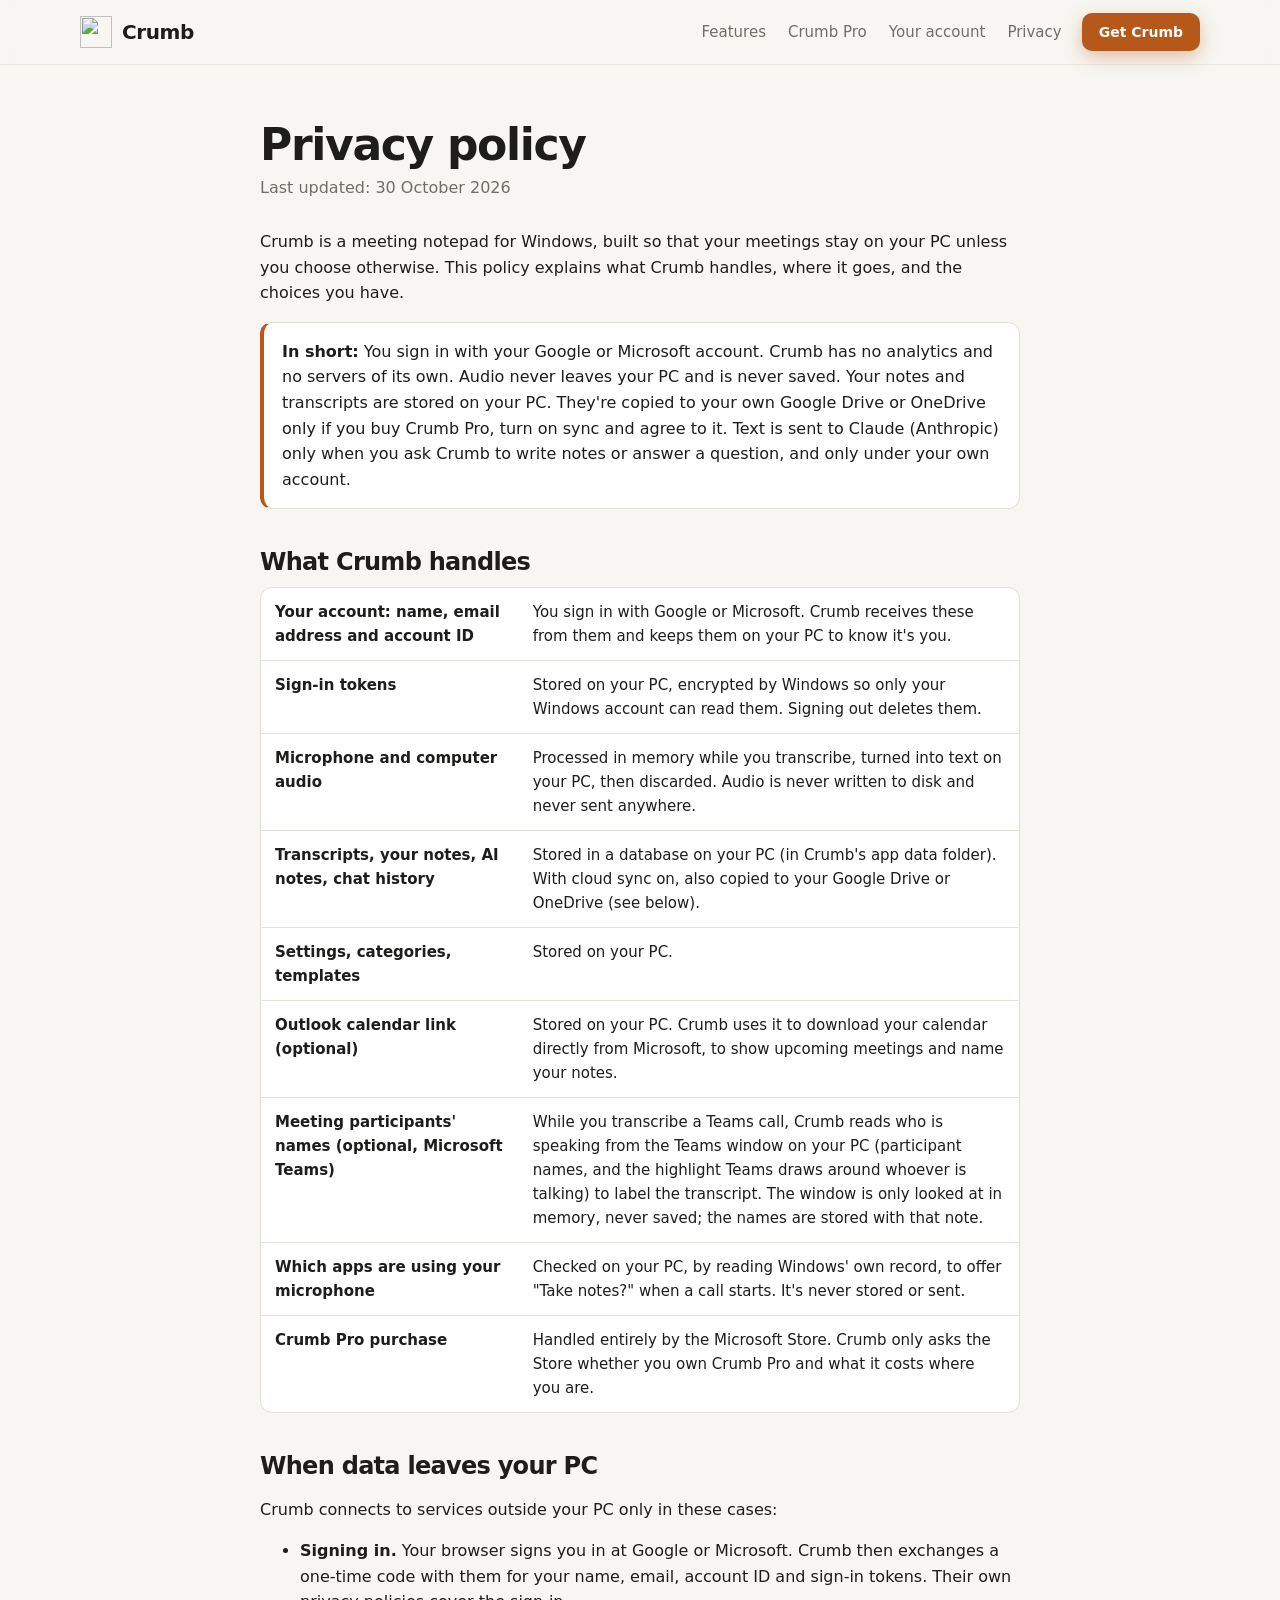
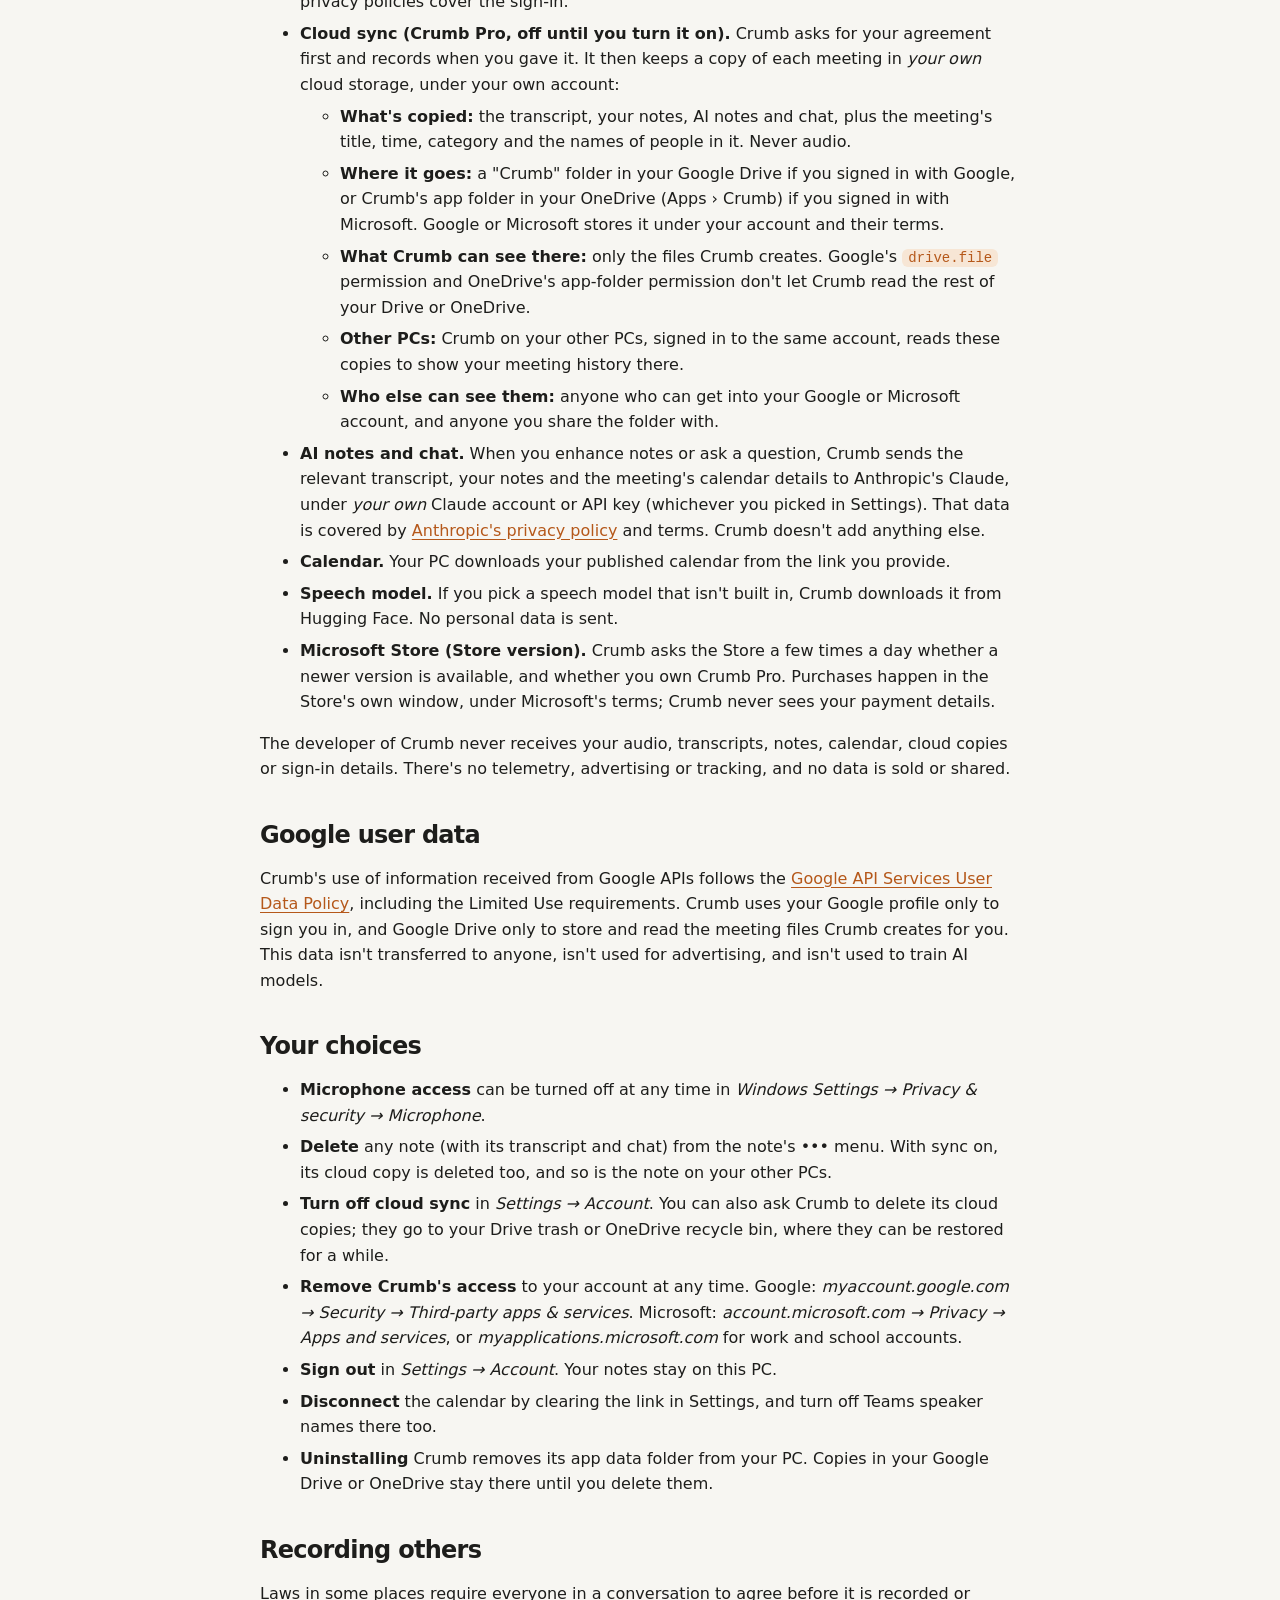
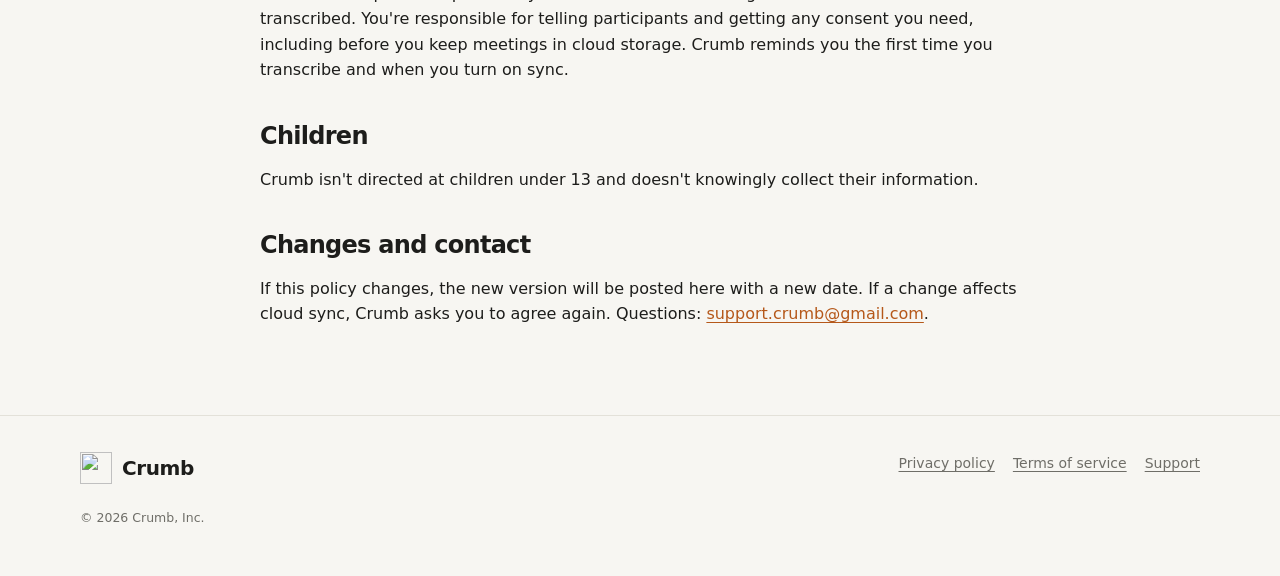
==== privacy.html @ c242374e "Crumb Website" ====
<!doctype html>
<html lang="en">
<head>
<meta charset="utf-8">
<meta name="viewport" content="width=device-width, initial-scale=1">
<title>Privacy policy · Crumb</title>
<meta name="description" content="What Crumb handles, where it goes, and the choices you have.">
<link rel="icon" href="img/logo.svg" type="image/svg+xml">
<link rel="stylesheet" href="styles.css">
</head>
<body>
<header class="top">
  <div class="wrap">
    <a class="brand" href="./"><img src="img/logo.svg" alt="">Crumb</a>
    <nav><a href="./#features">Features</a><a href="./#pro">Crumb Pro</a><a href="./#account">Your account</a><a href="privacy.html">Privacy</a></nav>
    <a class="btn primary small" href="https://apps.microsoft.com/search?query=Crumb">Get Crumb</a>
  </div>
</header>

<main class="doc">
  <div class="narrow">
    <h1>Privacy policy</h1>
    <p class="date">Last updated: 30 October 2026</p>
    <p>Crumb is a meeting notepad for Windows, built so that your meetings stay on your PC unless you choose otherwise. This policy explains what Crumb handles, where it goes, and the choices you have.</p>
    <p class="summary"><b>In short:</b> You sign in with your Google or Microsoft account. Crumb has no analytics and no servers of its own. Audio never leaves your PC and is never saved. Your notes and transcripts are stored on your PC. They're copied to your own Google Drive or OneDrive only if you buy Crumb Pro, turn on sync and agree to it. Text is sent to Claude (Anthropic) only when you ask Crumb to write notes or answer a question, and only under your own account.</p>

    <h2>What Crumb handles</h2>
    <table>
      <tr><th>Your account: name, email address and account ID</th><td>You sign in with Google or Microsoft. Crumb receives these from them and keeps them on your PC to know it's you.</td></tr>
      <tr><th>Sign-in tokens</th><td>Stored on your PC, encrypted by Windows so only your Windows account can read them. Signing out deletes them.</td></tr>
      <tr><th>Microphone and computer audio</th><td>Processed in memory while you transcribe, turned into text on your PC, then discarded. Audio is never written to disk and never sent anywhere.</td></tr>
      <tr><th>Transcripts, your notes, AI notes, chat history</th><td>Stored in a database on your PC (in Crumb's app data folder). With cloud sync on, also copied to your Google Drive or OneDrive (see below).</td></tr>
      <tr><th>Settings, categories, templates</th><td>Stored on your PC.</td></tr>
      <tr><th>Outlook calendar link (optional)</th><td>Stored on your PC. Crumb uses it to download your calendar directly from Microsoft, to show upcoming meetings and name your notes.</td></tr>
      <tr><th>Meeting participants' names (optional, Microsoft Teams)</th><td>While you transcribe a Teams call, Crumb reads who is speaking from the Teams window on your PC (participant names, and the highlight Teams draws around whoever is talking) to label the transcript. The window is only looked at in memory, never saved; the names are stored with that note.</td></tr>
      <tr><th>Which apps are using your microphone</th><td>Checked on your PC, by reading Windows' own record, to offer "Take notes?" when a call starts. It's never stored or sent.</td></tr>
      <tr><th>Crumb Pro purchase</th><td>Handled entirely by the Microsoft Store. Crumb only asks the Store whether you own Crumb Pro and what it costs where you are.</td></tr>
    </table>

    <h2>When data leaves your PC</h2>
    <p>Crumb connects to services outside your PC only in these cases:</p>
    <ul>
      <li><b>Signing in.</b> Your browser signs you in at Google or Microsoft. Crumb then exchanges a one-time code with them for your name, email, account ID and sign-in tokens. Their own privacy policies cover the sign-in.</li>
      <li><b>Cloud sync (Crumb Pro, off until you turn it on).</b> Crumb asks for your agreement first and records when you gave it. It then keeps a copy of each meeting in <i>your own</i> cloud storage, under your own account:
        <ul>
          <li><b>What's copied:</b> the transcript, your notes, AI notes and chat, plus the meeting's title, time, category and the names of people in it. Never audio.</li>
          <li><b>Where it goes:</b> a "Crumb" folder in your Google Drive if you signed in with Google, or Crumb's app folder in your OneDrive (Apps › Crumb) if you signed in with Microsoft. Google or Microsoft stores it under your account and their terms.</li>
          <li><b>What Crumb can see there:</b> only the files Crumb creates. Google's <code>drive.file</code> permission and OneDrive's app-folder permission don't let Crumb read the rest of your Drive or OneDrive.</li>
          <li><b>Other PCs:</b> Crumb on your other PCs, signed in to the same account, reads these copies to show your meeting history there.</li>
          <li><b>Who else can see them:</b> anyone who can get into your Google or Microsoft account, and anyone you share the folder with.</li>
        </ul></li>
      <li><b>AI notes and chat.</b> When you enhance notes or ask a question, Crumb sends the relevant transcript, your notes and the meeting's calendar details to Anthropic's Claude, under <i>your own</i> Claude account or API key (whichever you picked in Settings). That data is covered by <a href="https://www.anthropic.com/legal/privacy">Anthropic's privacy policy</a> and terms. Crumb doesn't add anything else.</li>
      <li><b>Calendar.</b> Your PC downloads your published calendar from the link you provide.</li>
      <li><b>Speech model.</b> If you pick a speech model that isn't built in, Crumb downloads it from Hugging Face. No personal data is sent.</li>
      <li><b>Microsoft Store (Store version).</b> Crumb asks the Store a few times a day whether a newer version is available, and whether you own Crumb Pro. Purchases happen in the Store's own window, under Microsoft's terms; Crumb never sees your payment details.</li>
    </ul>
    <p>The developer of Crumb never receives your audio, transcripts, notes, calendar, cloud copies or sign-in details. There's no telemetry, advertising or tracking, and no data is sold or shared.</p>

    <h2>Google user data</h2>
    <p>Crumb's use of information received from Google APIs follows the <a href="https://developers.google.com/terms/api-services-user-data-policy">Google API Services User Data Policy</a>, including the Limited Use requirements. Crumb uses your Google profile only to sign you in, and Google Drive only to store and read the meeting files Crumb creates for you. This data isn't transferred to anyone, isn't used for advertising, and isn't used to train AI models.</p>

    <h2>Your choices</h2>
    <ul>
      <li><b>Microphone access</b> can be turned off at any time in <i>Windows Settings → Privacy &amp; security → Microphone</i>.</li>
      <li><b>Delete</b> any note (with its transcript and chat) from the note's ••• menu. With sync on, its cloud copy is deleted too, and so is the note on your other PCs.</li>
      <li><b>Turn off cloud sync</b> in <i>Settings → Account</i>. You can also ask Crumb to delete its cloud copies; they go to your Drive trash or OneDrive recycle bin, where they can be restored for a while.</li>
      <li><b>Remove Crumb's access</b> to your account at any time. Google: <i>myaccount.google.com → Security → Third-party apps &amp; services</i>. Microsoft: <i>account.microsoft.com → Privacy → Apps and services</i>, or <i>myapplications.microsoft.com</i> for work and school accounts.</li>
      <li><b>Sign out</b> in <i>Settings → Account</i>. Your notes stay on this PC.</li>
      <li><b>Disconnect</b> the calendar by clearing the link in Settings, and turn off Teams speaker names there too.</li>
      <li><b>Uninstalling</b> Crumb removes its app data folder from your PC. Copies in your Google Drive or OneDrive stay there until you delete them.</li>
    </ul>

    <h2>Recording others</h2>
    <p>Laws in some places require everyone in a conversation to agree before it is recorded or transcribed. You're responsible for telling participants and getting any consent you need, including before you keep meetings in cloud storage. Crumb reminds you the first time you transcribe and when you turn on sync.</p>

    <h2>Children</h2>
    <p>Crumb isn't directed at children under 13 and doesn't knowingly collect their information.</p>

    <h2>Changes and contact</h2>
    <p>If this policy changes, the new version will be posted here with a new date. If a change affects cloud sync, Crumb asks you to agree again. Questions: <a href="mailto:support.crumb@gmail.com">support.crumb@gmail.com</a>.</p>
  </div>
</main>

<footer>
  <div class="wrap">
    <a class="brand" href="./"><img src="img/logo.svg" alt="">Crumb</a>
    <nav><a href="privacy.html">Privacy policy</a><a href="terms.html">Terms of service</a><a href="mailto:support.crumb@gmail.com">Support</a></nav>
    <p class="legal">© 2026 Crumb, Inc.</p>
  </div>
</footer>
</body>
</html>
---- styles.css ----
:root {
  --bg: #f7f6f2;
  --panel: #ffffff;
  --text: #1d1d1b;
  --muted: #6f6e68;
  --border: #e3e1d9;
  --accent: #b5581a;
  --accent-ink: #ffffff;
  --accent-soft: #f7e6d5;
  --espresso: #3d2719;
  --espresso-deep: #1d130c;
  --gold: #ffd680;
  --shadow: 0 18px 50px rgba(40, 24, 10, .16), 0 2px 6px rgba(40, 24, 10, .08);
  --font: "Segoe UI Variable Text", "Segoe UI", system-ui, -apple-system, "Helvetica Neue", Arial, sans-serif;
  --font-display: "Segoe UI Variable Display", "Segoe UI", system-ui, -apple-system, "Helvetica Neue", Arial, sans-serif;
  color-scheme: light;
}
@media (prefers-color-scheme: dark) {
  :root:not([data-theme="light"]) {
    --bg: #1b1b19; --panel: #232321; --text: #ecebe6; --muted: #a4a39d; --border: #34332f;
    --accent: #f0a35e; --accent-ink: #24150a; --accent-soft: #3a2616;
    --shadow: 0 18px 50px rgba(0, 0, 0, .5), 0 2px 6px rgba(0, 0, 0, .4);
    color-scheme: dark;
  }
}
:root[data-theme="dark"] {
  --bg: #1b1b19; --panel: #232321; --text: #ecebe6; --muted: #a4a39d; --border: #34332f;
  --accent: #f0a35e; --accent-ink: #24150a; --accent-soft: #3a2616;
  --shadow: 0 18px 50px rgba(0, 0, 0, .5), 0 2px 6px rgba(0, 0, 0, .4);
  color-scheme: dark;
}

* { box-sizing: border-box; }
html { scroll-behavior: smooth; }
body { margin: 0; background: var(--bg); color: var(--text); font: 16px/1.6 var(--font); -webkit-font-smoothing: antialiased; overflow-x: hidden; }
img { max-width: 100%; height: auto; display: block; }
a { color: var(--accent); text-underline-offset: 3px; }
a:hover { text-decoration-thickness: 2px; }
.wrap { width: min(1120px, 100% - 32px); margin: 0 auto; }
.narrow { width: min(760px, 100% - 32px); margin: 0 auto; }

/* ---------- header ---------- */
.top { position: sticky; top: 0; z-index: 10; backdrop-filter: saturate(1.4) blur(12px);
  background: color-mix(in srgb, var(--bg) 82%, transparent); border-bottom: 1px solid color-mix(in srgb, var(--border) 70%, transparent); }
.top .wrap { display: flex; align-items: center; gap: 20px; height: 64px; }
.brand { display: flex; align-items: center; gap: 10px; font: 700 20px var(--font-display); letter-spacing: -.02em; color: var(--text); text-decoration: none; }
.brand img { width: 32px; height: 32px; }
.top nav { display: flex; gap: 22px; margin-left: auto; }
.top nav a { color: var(--muted); text-decoration: none; font-size: 15px; }
.top nav a:hover { color: var(--text); }
.btn { display: inline-flex; align-items: center; justify-content: center; gap: 10px; height: 46px; padding: 0 22px; border-radius: 12px;
  font-weight: 600; font-size: 15px; text-decoration: none; border: 1px solid transparent; white-space: nowrap; transition: transform .12s, box-shadow .12s, opacity .12s; }
.btn:hover { transform: translateY(-1px); }
.btn.primary { background: var(--accent); color: var(--accent-ink); box-shadow: 0 6px 18px color-mix(in srgb, var(--accent) 35%, transparent); }
.btn.ghost { border-color: var(--border); color: var(--text); background: var(--panel); }
.btn.small { height: 38px; padding: 0 16px; font-size: 14px; border-radius: 10px; }
.btn svg { width: 18px; height: 18px; flex: none; }

/* ---------- hero ---------- */
.hero { position: relative; padding: 72px 0 40px; text-align: center;
  background: radial-gradient(900px 420px at 50% -60px, color-mix(in srgb, var(--accent) 24%, transparent), transparent 70%); }
.hero h1 { font: 700 clamp(36px, 6vw, 64px)/1.05 var(--font-display); letter-spacing: -.035em; margin: 18px auto 16px; max-width: 14ch; }
.hero h1 em { font-style: normal; background: linear-gradient(135deg, #f0a35e, #b5581a); -webkit-background-clip: text; background-clip: text; color: transparent; }
.hero .lede { font-size: clamp(17px, 2.2vw, 20px); color: var(--muted); max-width: 640px; margin: 0 auto 28px; }
.hero .cta { display: flex; gap: 12px; justify-content: center; flex-wrap: wrap; }
.hero .fine { margin-top: 14px; font-size: 13px; color: var(--muted); }
.pill { display: inline-flex; align-items: center; gap: 8px; padding: 6px 14px; border-radius: 999px; font-size: 13px; font-weight: 600;
  background: var(--panel); border: 1px solid var(--border); color: var(--muted); }
.pill b { color: var(--accent); }
.shot { margin: 48px auto 0; width: min(1040px, 100%); border-radius: 14px; overflow: hidden; box-shadow: var(--shadow); border: 1px solid var(--border); background: var(--panel); }
.shot img { width: 100%; }

/* ---------- sections ---------- */
section { padding: 72px 0; }
.eyebrow { font-size: 13px; font-weight: 700; letter-spacing: .08em; text-transform: uppercase; color: var(--accent); margin: 0 0 8px; }
h2 { font: 700 clamp(28px, 4vw, 40px)/1.15 var(--font-display); letter-spacing: -.03em; margin: 0 0 14px; }
.section-head { text-align: center; max-width: 680px; margin: 0 auto 40px; }
.section-head p { color: var(--muted); font-size: 18px; margin: 0; }
.grid { display: grid; grid-template-columns: repeat(3, 1fr); gap: 18px; }
.card { background: var(--panel); border: 1px solid var(--border); border-radius: 16px; padding: 24px; }
.card .ico { width: 44px; height: 44px; border-radius: 12px; display: grid; place-items: center; background: var(--accent-soft); color: var(--accent); margin-bottom: 14px; }
.card .ico svg { width: 22px; height: 22px; fill: none; stroke: currentColor; stroke-width: 1.8; stroke-linecap: round; stroke-linejoin: round; }
.card h3 { font: 600 18px var(--font-display); margin: 0 0 6px; }
.card p { margin: 0; color: var(--muted); font-size: 15px; }
.split { display: grid; grid-template-columns: 1fr 1.25fr; gap: 48px; align-items: center; }
.split.flip { grid-template-columns: 1.25fr 1fr; }
.split .shot { margin: 0; }
.split ul { padding: 0; margin: 18px 0 0; list-style: none; }
.split li { padding-left: 30px; position: relative; margin: 10px 0; }
.split li::before { content: "✓"; position: absolute; left: 0; top: 2px; width: 20px; height: 20px; border-radius: 50%; display: grid; place-items: center;
  font-size: 11px; font-weight: 800; background: var(--accent-soft); color: var(--accent); }
.band { background: var(--panel); border-top: 1px solid var(--border); border-bottom: 1px solid var(--border); }

/* ---------- Pro ---------- */
.pro { background: radial-gradient(700px 260px at 50% 0%, rgba(240, 163, 94, .28), transparent 70%), linear-gradient(160deg, var(--espresso), var(--espresso-deep));
  color: #f7e6d5; }
.pro h2 { color: #fff; }
.pro h2 span { background: linear-gradient(135deg, var(--gold), #f0a35e); -webkit-background-clip: text; background-clip: text; color: transparent; }
.pro .section-head p { color: #e9d3bd; }
.plans { display: grid; grid-template-columns: 1fr 1fr; gap: 18px; max-width: 860px; margin: 0 auto; }
.plan { background: rgba(255, 255, 255, .06); border: 1px solid rgba(255, 255, 255, .14); border-radius: 18px; padding: 26px; position: relative; }
.plan.best { background: rgba(255, 255, 255, .1); border: 2px solid #f0a35e; }
.plan h3 { margin: 0; font: 600 18px var(--font-display); color: #fff; }
.plan .price { font: 700 30px var(--font-display); color: #fff; margin: 4px 0 2px; letter-spacing: -.02em; }
.plan .price small { font: 400 14px var(--font); color: #e9d3bd; }
.plan ul { list-style: none; padding: 0; margin: 16px 0 0; }
.plan li { display: flex; gap: 10px; align-items: center; padding: 8px 0; border-top: 1px solid rgba(255, 255, 255, .1); font-size: 15px; }
.plan li::before { content: "✓"; width: 20px; height: 20px; border-radius: 50%; flex: none; display: grid; place-items: center; font-size: 11px; font-weight: 800;
  background: rgba(255, 255, 255, .14); color: #fff; }
.plan li.no { color: rgba(247, 230, 213, .55); }
.plan li.no::before { content: "–"; background: transparent; border: 1px dashed rgba(255, 255, 255, .25); }
.plan li.star { font-weight: 600; color: #fff; }
.plan li.star::before { background: linear-gradient(135deg, #f0a35e, #b5581a); }
.ribbon { position: absolute; top: -12px; right: 18px; font-size: 11px; font-weight: 800; letter-spacing: .06em; text-transform: uppercase; padding: 4px 12px;
  border-radius: 999px; background: linear-gradient(135deg, #f0a35e, #b5581a); color: #fff; }
.pro .fine { text-align: center; color: #e9d3bd; font-size: 14px; margin: 22px 0 0; }

/* ---------- account use (for Google / Microsoft reviewers, and everyone else) ---------- */
.uses { display: grid; grid-template-columns: repeat(3, 1fr); gap: 18px; }
.uses .card h3 { display: flex; align-items: center; gap: 10px; }
.uses code { font-size: 13px; background: var(--accent-soft); color: var(--accent); padding: 1px 6px; border-radius: 6px; }

/* ---------- FAQ ---------- */
.faq details { border-bottom: 1px solid var(--border); padding: 16px 0; }
.faq summary { cursor: pointer; font: 600 18px var(--font-display); list-style: none; display: flex; justify-content: space-between; gap: 16px; }
.faq summary::-webkit-details-marker { display: none; }
.faq summary::after { content: "+"; color: var(--accent); font-weight: 400; font-size: 24px; line-height: 1; }
.faq details[open] summary::after { content: "–"; }
.faq details p { color: var(--muted); margin: 10px 0 0; }

/* ---------- legal pages ---------- */
.doc { padding: 56px 0 72px; }
.doc h1 { font: 700 clamp(32px, 5vw, 44px)/1.1 var(--font-display); letter-spacing: -.03em; margin: 0 0 6px; }
.doc .date { color: var(--muted); margin: 0 0 28px; }
.doc h2 { font-size: 24px; margin: 40px 0 10px; }
.doc .summary { background: var(--panel); border: 1px solid var(--border); border-left: 4px solid var(--accent); border-radius: 12px; padding: 16px 18px; }
.doc table { width: 100%; border-collapse: separate; border-spacing: 0; background: var(--panel); border: 1px solid var(--border); border-radius: 12px; overflow: hidden; font-size: 15px; }
.doc th, .doc td { text-align: left; vertical-align: top; padding: 12px 14px; border-bottom: 1px solid var(--border); }
.doc th { width: 34%; font-weight: 600; }
.doc tr:last-child th, .doc tr:last-child td { border-bottom: 0; }
.doc li { margin: 6px 0; }
.doc code { font-size: 14px; background: var(--accent-soft); color: var(--accent); padding: 1px 6px; border-radius: 6px; }
.doc .todo { background: #fff3c4; color: #5c4400; padding: 0 4px; border-radius: 4px; }

/* ---------- footer ---------- */
footer { border-top: 1px solid var(--border); padding: 36px 0 48px; color: var(--muted); font-size: 14px; }
footer .wrap { display: flex; gap: 24px; flex-wrap: wrap; align-items: flex-start; justify-content: space-between; }
footer nav { display: flex; gap: 18px; flex-wrap: wrap; }
footer nav a { color: var(--muted); }
footer .legal { flex-basis: 100%; font-size: 12.5px; margin: 0; }

/* ---------- small screens ---------- */
@media (max-width: 900px) {
  .grid, .uses { grid-template-columns: 1fr 1fr; }
  .split, .split.flip { grid-template-columns: 1fr; gap: 28px; }
  .split.flip > :first-child { order: 2; }
}
@media (max-width: 640px) {
  .top nav { display: none; }
  .top .btn.small { margin-left: auto; }
  .grid, .uses, .plans { grid-template-columns: 1fr; }
  section { padding: 56px 0; }
  .hero { padding-top: 48px; }
  .hero .cta .btn { width: 100%; }
  .doc th, .doc td { display: block; width: 100%; }
  .doc th { border-bottom: 0; padding-bottom: 0; }
}
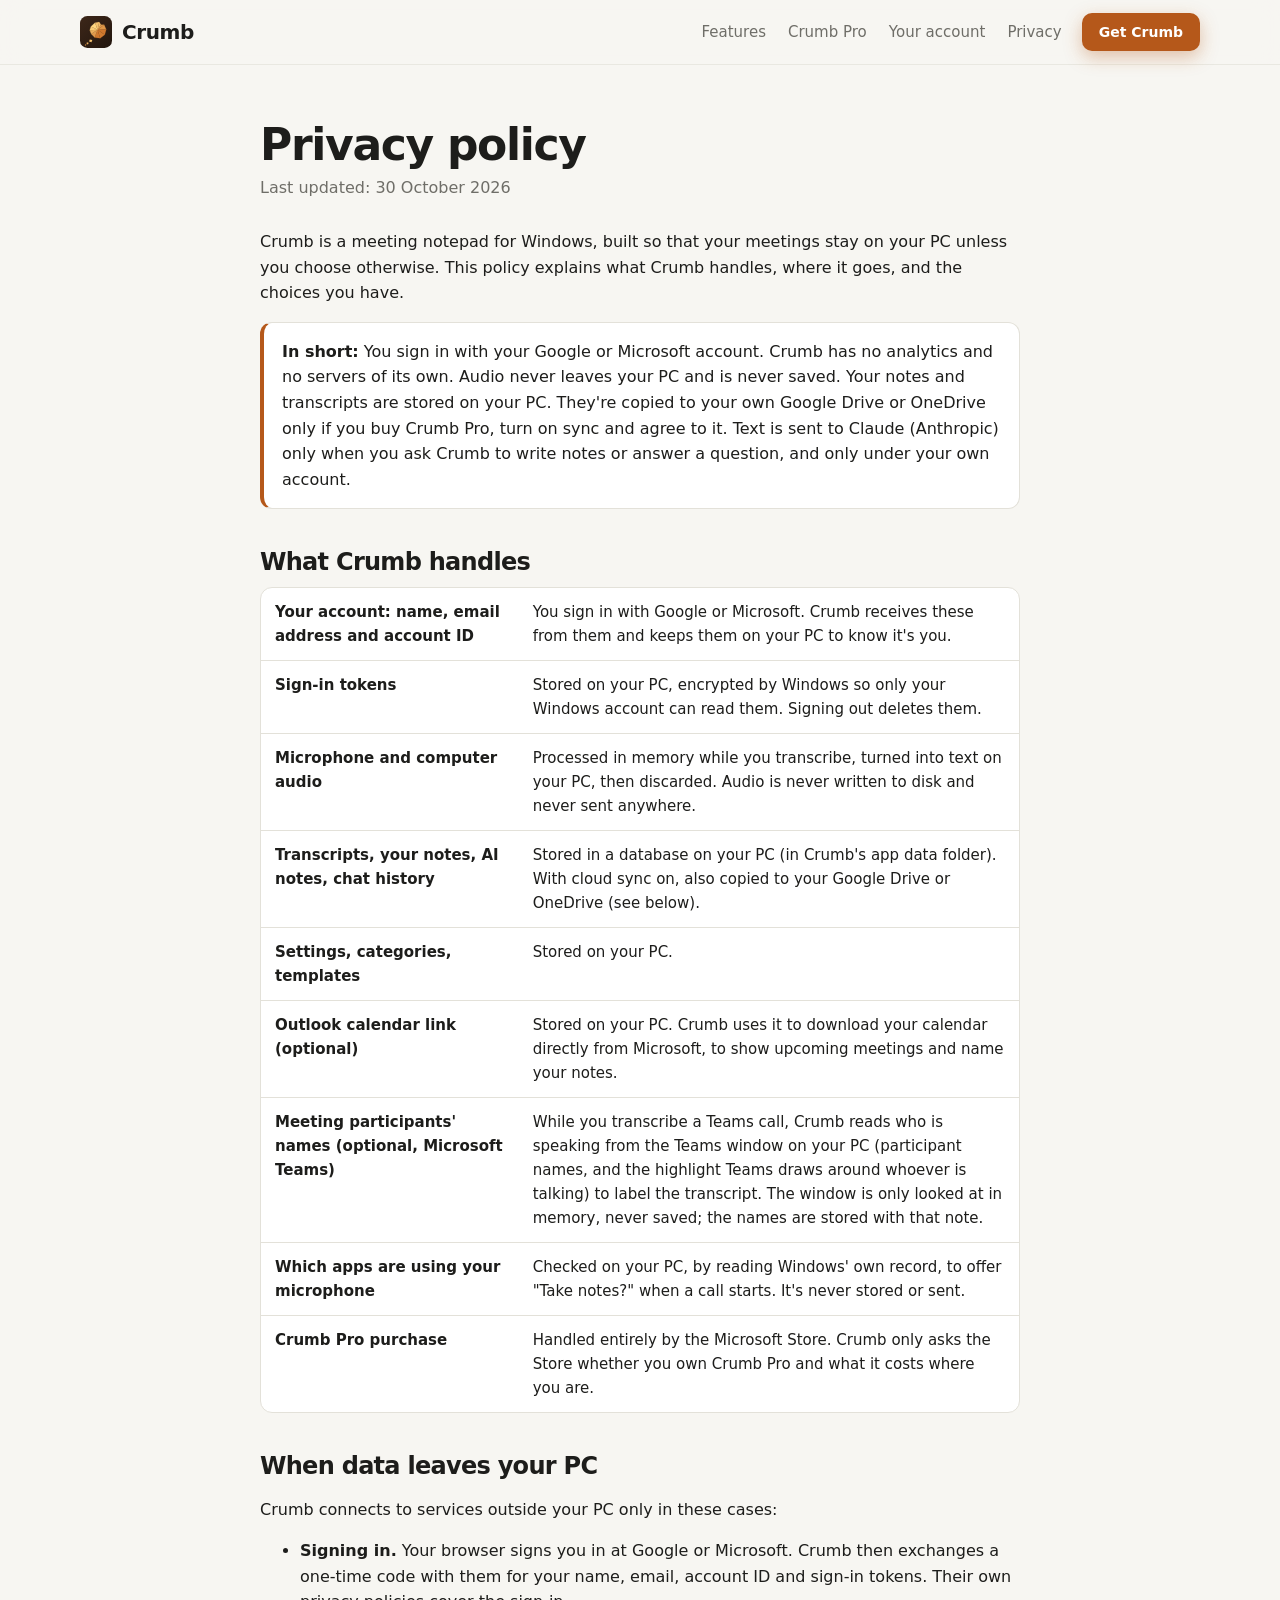
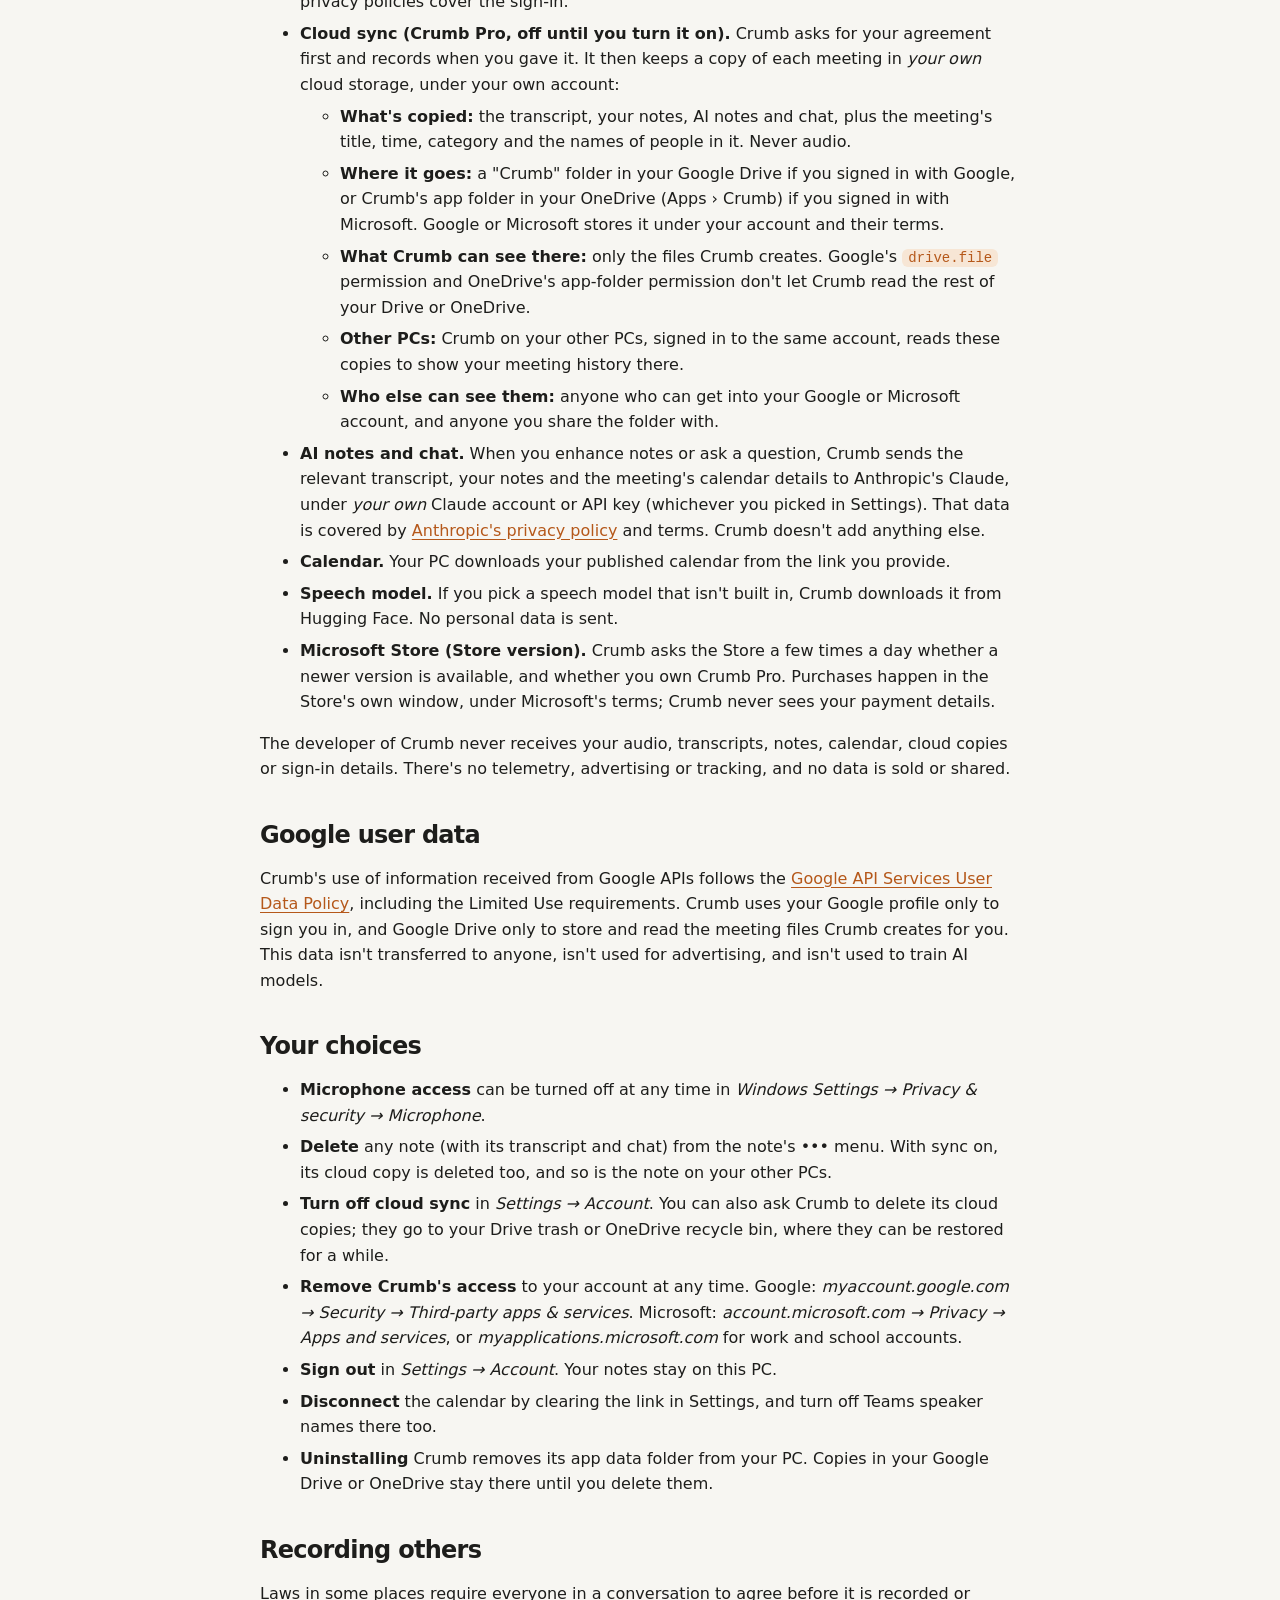
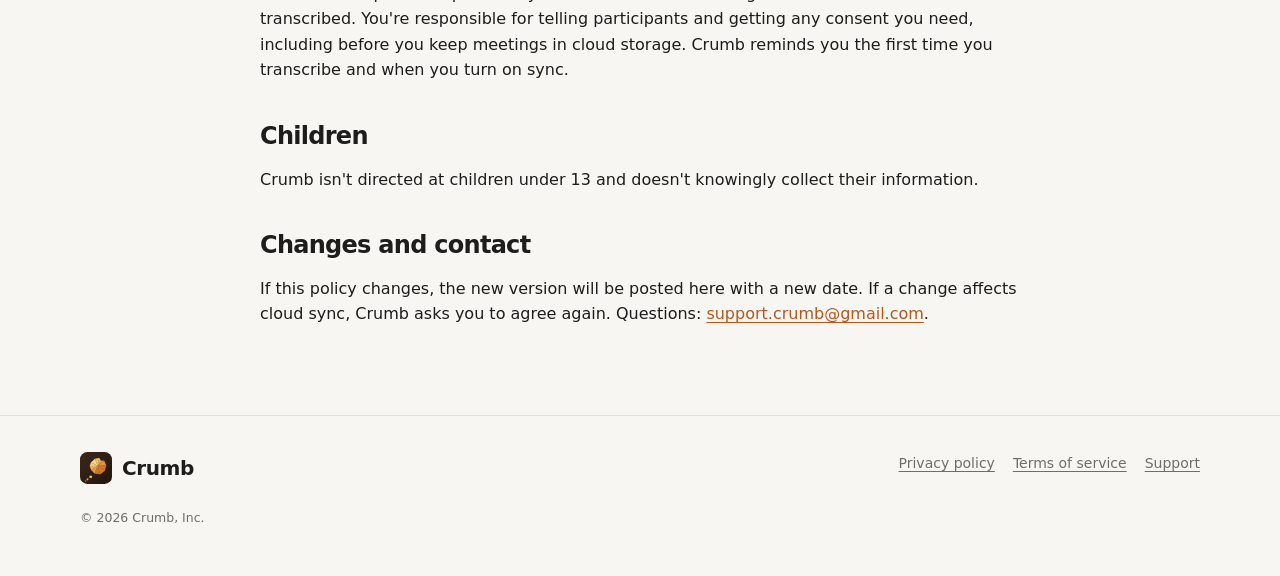
==== commit f2719911: "Add files via upload" ====
--- a/privacy.html
+++ b/privacy.html
@@ -1,92 +1,92 @@
-<!doctype html>
-<html lang="en">
-<head>
-<meta charset="utf-8">
-<meta name="viewport" content="width=device-width, initial-scale=1">
-<title>Privacy policy · Crumb</title>
-<meta name="description" content="What Crumb handles, where it goes, and the choices you have.">
-<link rel="icon" href="img/logo.svg" type="image/svg+xml">
-<link rel="stylesheet" href="styles.css">
-</head>
-<body>
-<header class="top">
-  <div class="wrap">
-    <a class="brand" href="./"><img src="img/logo.svg" alt="">Crumb</a>
-    <nav><a href="./#features">Features</a><a href="./#pro">Crumb Pro</a><a href="./#account">Your account</a><a href="privacy.html">Privacy</a></nav>
-    <a class="btn primary small" href="https://apps.microsoft.com/search?query=Crumb">Get Crumb</a>
-  </div>
-</header>
-
-<main class="doc">
-  <div class="narrow">
-    <h1>Privacy policy</h1>
-    <p class="date">Last updated: 30 October 2026</p>
-    <p>Crumb is a meeting notepad for Windows, built so that your meetings stay on your PC unless you choose otherwise. This policy explains what Crumb handles, where it goes, and the choices you have.</p>
-    <p class="summary"><b>In short:</b> You sign in with your Google or Microsoft account. Crumb has no analytics and no servers of its own. Audio never leaves your PC and is never saved. Your notes and transcripts are stored on your PC. They're copied to your own Google Drive or OneDrive only if you buy Crumb Pro, turn on sync and agree to it. Text is sent to Claude (Anthropic) only when you ask Crumb to write notes or answer a question, and only under your own account.</p>
-
-    <h2>What Crumb handles</h2>
-    <table>
-      <tr><th>Your account: name, email address and account ID</th><td>You sign in with Google or Microsoft. Crumb receives these from them and keeps them on your PC to know it's you.</td></tr>
-      <tr><th>Sign-in tokens</th><td>Stored on your PC, encrypted by Windows so only your Windows account can read them. Signing out deletes them.</td></tr>
-      <tr><th>Microphone and computer audio</th><td>Processed in memory while you transcribe, turned into text on your PC, then discarded. Audio is never written to disk and never sent anywhere.</td></tr>
-      <tr><th>Transcripts, your notes, AI notes, chat history</th><td>Stored in a database on your PC (in Crumb's app data folder). With cloud sync on, also copied to your Google Drive or OneDrive (see below).</td></tr>
-      <tr><th>Settings, categories, templates</th><td>Stored on your PC.</td></tr>
-      <tr><th>Outlook calendar link (optional)</th><td>Stored on your PC. Crumb uses it to download your calendar directly from Microsoft, to show upcoming meetings and name your notes.</td></tr>
-      <tr><th>Meeting participants' names (optional, Microsoft Teams)</th><td>While you transcribe a Teams call, Crumb reads who is speaking from the Teams window on your PC (participant names, and the highlight Teams draws around whoever is talking) to label the transcript. The window is only looked at in memory, never saved; the names are stored with that note.</td></tr>
-      <tr><th>Which apps are using your microphone</th><td>Checked on your PC, by reading Windows' own record, to offer "Take notes?" when a call starts. It's never stored or sent.</td></tr>
-      <tr><th>Crumb Pro purchase</th><td>Handled entirely by the Microsoft Store. Crumb only asks the Store whether you own Crumb Pro and what it costs where you are.</td></tr>
-    </table>
-
-    <h2>When data leaves your PC</h2>
-    <p>Crumb connects to services outside your PC only in these cases:</p>
-    <ul>
-      <li><b>Signing in.</b> Your browser signs you in at Google or Microsoft. Crumb then exchanges a one-time code with them for your name, email, account ID and sign-in tokens. Their own privacy policies cover the sign-in.</li>
-      <li><b>Cloud sync (Crumb Pro, off until you turn it on).</b> Crumb asks for your agreement first and records when you gave it. It then keeps a copy of each meeting in <i>your own</i> cloud storage, under your own account:
-        <ul>
-          <li><b>What's copied:</b> the transcript, your notes, AI notes and chat, plus the meeting's title, time, category and the names of people in it. Never audio.</li>
-          <li><b>Where it goes:</b> a "Crumb" folder in your Google Drive if you signed in with Google, or Crumb's app folder in your OneDrive (Apps › Crumb) if you signed in with Microsoft. Google or Microsoft stores it under your account and their terms.</li>
-          <li><b>What Crumb can see there:</b> only the files Crumb creates. Google's <code>drive.file</code> permission and OneDrive's app-folder permission don't let Crumb read the rest of your Drive or OneDrive.</li>
-          <li><b>Other PCs:</b> Crumb on your other PCs, signed in to the same account, reads these copies to show your meeting history there.</li>
-          <li><b>Who else can see them:</b> anyone who can get into your Google or Microsoft account, and anyone you share the folder with.</li>
-        </ul></li>
-      <li><b>AI notes and chat.</b> When you enhance notes or ask a question, Crumb sends the relevant transcript, your notes and the meeting's calendar details to Anthropic's Claude, under <i>your own</i> Claude account or API key (whichever you picked in Settings). That data is covered by <a href="https://www.anthropic.com/legal/privacy">Anthropic's privacy policy</a> and terms. Crumb doesn't add anything else.</li>
-      <li><b>Calendar.</b> Your PC downloads your published calendar from the link you provide.</li>
-      <li><b>Speech model.</b> If you pick a speech model that isn't built in, Crumb downloads it from Hugging Face. No personal data is sent.</li>
-      <li><b>Microsoft Store (Store version).</b> Crumb asks the Store a few times a day whether a newer version is available, and whether you own Crumb Pro. Purchases happen in the Store's own window, under Microsoft's terms; Crumb never sees your payment details.</li>
-    </ul>
-    <p>The developer of Crumb never receives your audio, transcripts, notes, calendar, cloud copies or sign-in details. There's no telemetry, advertising or tracking, and no data is sold or shared.</p>
-
-    <h2>Google user data</h2>
-    <p>Crumb's use of information received from Google APIs follows the <a href="https://developers.google.com/terms/api-services-user-data-policy">Google API Services User Data Policy</a>, including the Limited Use requirements. Crumb uses your Google profile only to sign you in, and Google Drive only to store and read the meeting files Crumb creates for you. This data isn't transferred to anyone, isn't used for advertising, and isn't used to train AI models.</p>
-
-    <h2>Your choices</h2>
-    <ul>
-      <li><b>Microphone access</b> can be turned off at any time in <i>Windows Settings → Privacy &amp; security → Microphone</i>.</li>
-      <li><b>Delete</b> any note (with its transcript and chat) from the note's ••• menu. With sync on, its cloud copy is deleted too, and so is the note on your other PCs.</li>
-      <li><b>Turn off cloud sync</b> in <i>Settings → Account</i>. You can also ask Crumb to delete its cloud copies; they go to your Drive trash or OneDrive recycle bin, where they can be restored for a while.</li>
-      <li><b>Remove Crumb's access</b> to your account at any time. Google: <i>myaccount.google.com → Security → Third-party apps &amp; services</i>. Microsoft: <i>account.microsoft.com → Privacy → Apps and services</i>, or <i>myapplications.microsoft.com</i> for work and school accounts.</li>
-      <li><b>Sign out</b> in <i>Settings → Account</i>. Your notes stay on this PC.</li>
-      <li><b>Disconnect</b> the calendar by clearing the link in Settings, and turn off Teams speaker names there too.</li>
-      <li><b>Uninstalling</b> Crumb removes its app data folder from your PC. Copies in your Google Drive or OneDrive stay there until you delete them.</li>
-    </ul>
-
-    <h2>Recording others</h2>
-    <p>Laws in some places require everyone in a conversation to agree before it is recorded or transcribed. You're responsible for telling participants and getting any consent you need, including before you keep meetings in cloud storage. Crumb reminds you the first time you transcribe and when you turn on sync.</p>
-
-    <h2>Children</h2>
-    <p>Crumb isn't directed at children under 13 and doesn't knowingly collect their information.</p>
-
-    <h2>Changes and contact</h2>
-    <p>If this policy changes, the new version will be posted here with a new date. If a change affects cloud sync, Crumb asks you to agree again. Questions: <a href="mailto:support.crumb@gmail.com">support.crumb@gmail.com</a>.</p>
-  </div>
-</main>
-
-<footer>
-  <div class="wrap">
-    <a class="brand" href="./"><img src="img/logo.svg" alt="">Crumb</a>
-    <nav><a href="privacy.html">Privacy policy</a><a href="terms.html">Terms of service</a><a href="mailto:support.crumb@gmail.com">Support</a></nav>
-    <p class="legal">© 2026 Crumb, Inc.</p>
-  </div>
-</footer>
-</body>
-</html>
+<!doctype html>
+<html lang="en">
+<head>
+<meta charset="utf-8">
+<meta name="viewport" content="width=device-width, initial-scale=1">
+<title>Privacy policy · Crumb</title>
+<meta name="description" content="What Crumb handles, where it goes, and the choices you have.">
+<link rel="icon" href="logo.svg" type="image/svg+xml">
+<link rel="stylesheet" href="styles.css">
+</head>
+<body>
+<header class="top">
+  <div class="wrap">
+    <a class="brand" href="./"><img src="logo.svg" alt="">Crumb</a>
+    <nav><a href="./#features">Features</a><a href="./#pro">Crumb Pro</a><a href="./#account">Your account</a><a href="privacy.html">Privacy</a></nav>
+    <a class="btn primary small" href="https://apps.microsoft.com/search?query=Crumb">Get Crumb</a>
+  </div>
+</header>
+
+<main class="doc">
+  <div class="narrow">
+    <h1>Privacy policy</h1>
+    <p class="date">Last updated: 30 October 2026</p>
+    <p>Crumb is a meeting notepad for Windows, built so that your meetings stay on your PC unless you choose otherwise. This policy explains what Crumb handles, where it goes, and the choices you have.</p>
+    <p class="summary"><b>In short:</b> You sign in with your Google or Microsoft account. Crumb has no analytics and no servers of its own. Audio never leaves your PC and is never saved. Your notes and transcripts are stored on your PC. They're copied to your own Google Drive or OneDrive only if you buy Crumb Pro, turn on sync and agree to it. Text is sent to Claude (Anthropic) only when you ask Crumb to write notes or answer a question, and only under your own account.</p>
+
+    <h2>What Crumb handles</h2>
+    <table>
+      <tr><th>Your account: name, email address and account ID</th><td>You sign in with Google or Microsoft. Crumb receives these from them and keeps them on your PC to know it's you.</td></tr>
+      <tr><th>Sign-in tokens</th><td>Stored on your PC, encrypted by Windows so only your Windows account can read them. Signing out deletes them.</td></tr>
+      <tr><th>Microphone and computer audio</th><td>Processed in memory while you transcribe, turned into text on your PC, then discarded. Audio is never written to disk and never sent anywhere.</td></tr>
+      <tr><th>Transcripts, your notes, AI notes, chat history</th><td>Stored in a database on your PC (in Crumb's app data folder). With cloud sync on, also copied to your Google Drive or OneDrive (see below).</td></tr>
+      <tr><th>Settings, categories, templates</th><td>Stored on your PC.</td></tr>
+      <tr><th>Outlook calendar link (optional)</th><td>Stored on your PC. Crumb uses it to download your calendar directly from Microsoft, to show upcoming meetings and name your notes.</td></tr>
+      <tr><th>Meeting participants' names (optional, Microsoft Teams)</th><td>While you transcribe a Teams call, Crumb reads who is speaking from the Teams window on your PC (participant names, and the highlight Teams draws around whoever is talking) to label the transcript. The window is only looked at in memory, never saved; the names are stored with that note.</td></tr>
+      <tr><th>Which apps are using your microphone</th><td>Checked on your PC, by reading Windows' own record, to offer "Take notes?" when a call starts. It's never stored or sent.</td></tr>
+      <tr><th>Crumb Pro purchase</th><td>Handled entirely by the Microsoft Store. Crumb only asks the Store whether you own Crumb Pro and what it costs where you are.</td></tr>
+    </table>
+
+    <h2>When data leaves your PC</h2>
+    <p>Crumb connects to services outside your PC only in these cases:</p>
+    <ul>
+      <li><b>Signing in.</b> Your browser signs you in at Google or Microsoft. Crumb then exchanges a one-time code with them for your name, email, account ID and sign-in tokens. Their own privacy policies cover the sign-in.</li>
+      <li><b>Cloud sync (Crumb Pro, off until you turn it on).</b> Crumb asks for your agreement first and records when you gave it. It then keeps a copy of each meeting in <i>your own</i> cloud storage, under your own account:
+        <ul>
+          <li><b>What's copied:</b> the transcript, your notes, AI notes and chat, plus the meeting's title, time, category and the names of people in it. Never audio.</li>
+          <li><b>Where it goes:</b> a "Crumb" folder in your Google Drive if you signed in with Google, or Crumb's app folder in your OneDrive (Apps › Crumb) if you signed in with Microsoft. Google or Microsoft stores it under your account and their terms.</li>
+          <li><b>What Crumb can see there:</b> only the files Crumb creates. Google's <code>drive.file</code> permission and OneDrive's app-folder permission don't let Crumb read the rest of your Drive or OneDrive.</li>
+          <li><b>Other PCs:</b> Crumb on your other PCs, signed in to the same account, reads these copies to show your meeting history there.</li>
+          <li><b>Who else can see them:</b> anyone who can get into your Google or Microsoft account, and anyone you share the folder with.</li>
+        </ul></li>
+      <li><b>AI notes and chat.</b> When you enhance notes or ask a question, Crumb sends the relevant transcript, your notes and the meeting's calendar details to Anthropic's Claude, under <i>your own</i> Claude account or API key (whichever you picked in Settings). That data is covered by <a href="https://www.anthropic.com/legal/privacy">Anthropic's privacy policy</a> and terms. Crumb doesn't add anything else.</li>
+      <li><b>Calendar.</b> Your PC downloads your published calendar from the link you provide.</li>
+      <li><b>Speech model.</b> If you pick a speech model that isn't built in, Crumb downloads it from Hugging Face. No personal data is sent.</li>
+      <li><b>Microsoft Store (Store version).</b> Crumb asks the Store a few times a day whether a newer version is available, and whether you own Crumb Pro. Purchases happen in the Store's own window, under Microsoft's terms; Crumb never sees your payment details.</li>
+    </ul>
+    <p>The developer of Crumb never receives your audio, transcripts, notes, calendar, cloud copies or sign-in details. There's no telemetry, advertising or tracking, and no data is sold or shared.</p>
+
+    <h2>Google user data</h2>
+    <p>Crumb's use of information received from Google APIs follows the <a href="https://developers.google.com/terms/api-services-user-data-policy">Google API Services User Data Policy</a>, including the Limited Use requirements. Crumb uses your Google profile only to sign you in, and Google Drive only to store and read the meeting files Crumb creates for you. This data isn't transferred to anyone, isn't used for advertising, and isn't used to train AI models.</p>
+
+    <h2>Your choices</h2>
+    <ul>
+      <li><b>Microphone access</b> can be turned off at any time in <i>Windows Settings → Privacy &amp; security → Microphone</i>.</li>
+      <li><b>Delete</b> any note (with its transcript and chat) from the note's ••• menu. With sync on, its cloud copy is deleted too, and so is the note on your other PCs.</li>
+      <li><b>Turn off cloud sync</b> in <i>Settings → Account</i>. You can also ask Crumb to delete its cloud copies; they go to your Drive trash or OneDrive recycle bin, where they can be restored for a while.</li>
+      <li><b>Remove Crumb's access</b> to your account at any time. Google: <i>myaccount.google.com → Security → Third-party apps &amp; services</i>. Microsoft: <i>account.microsoft.com → Privacy → Apps and services</i>, or <i>myapplications.microsoft.com</i> for work and school accounts.</li>
+      <li><b>Sign out</b> in <i>Settings → Account</i>. Your notes stay on this PC.</li>
+      <li><b>Disconnect</b> the calendar by clearing the link in Settings, and turn off Teams speaker names there too.</li>
+      <li><b>Uninstalling</b> Crumb removes its app data folder from your PC. Copies in your Google Drive or OneDrive stay there until you delete them.</li>
+    </ul>
+
+    <h2>Recording others</h2>
+    <p>Laws in some places require everyone in a conversation to agree before it is recorded or transcribed. You're responsible for telling participants and getting any consent you need, including before you keep meetings in cloud storage. Crumb reminds you the first time you transcribe and when you turn on sync.</p>
+
+    <h2>Children</h2>
+    <p>Crumb isn't directed at children under 13 and doesn't knowingly collect their information.</p>
+
+    <h2>Changes and contact</h2>
+    <p>If this policy changes, the new version will be posted here with a new date. If a change affects cloud sync, Crumb asks you to agree again. Questions: <a href="mailto:support.crumb@gmail.com">support.crumb@gmail.com</a>.</p>
+  </div>
+</main>
+
+<footer>
+  <div class="wrap">
+    <a class="brand" href="./"><img src="logo.svg" alt="">Crumb</a>
+    <nav><a href="privacy.html">Privacy policy</a><a href="terms.html">Terms of service</a><a href="mailto:support.crumb@gmail.com">Support</a></nav>
+    <p class="legal">© 2026 Crumb, Inc.</p>
+  </div>
+</footer>
+</body>
+</html>
